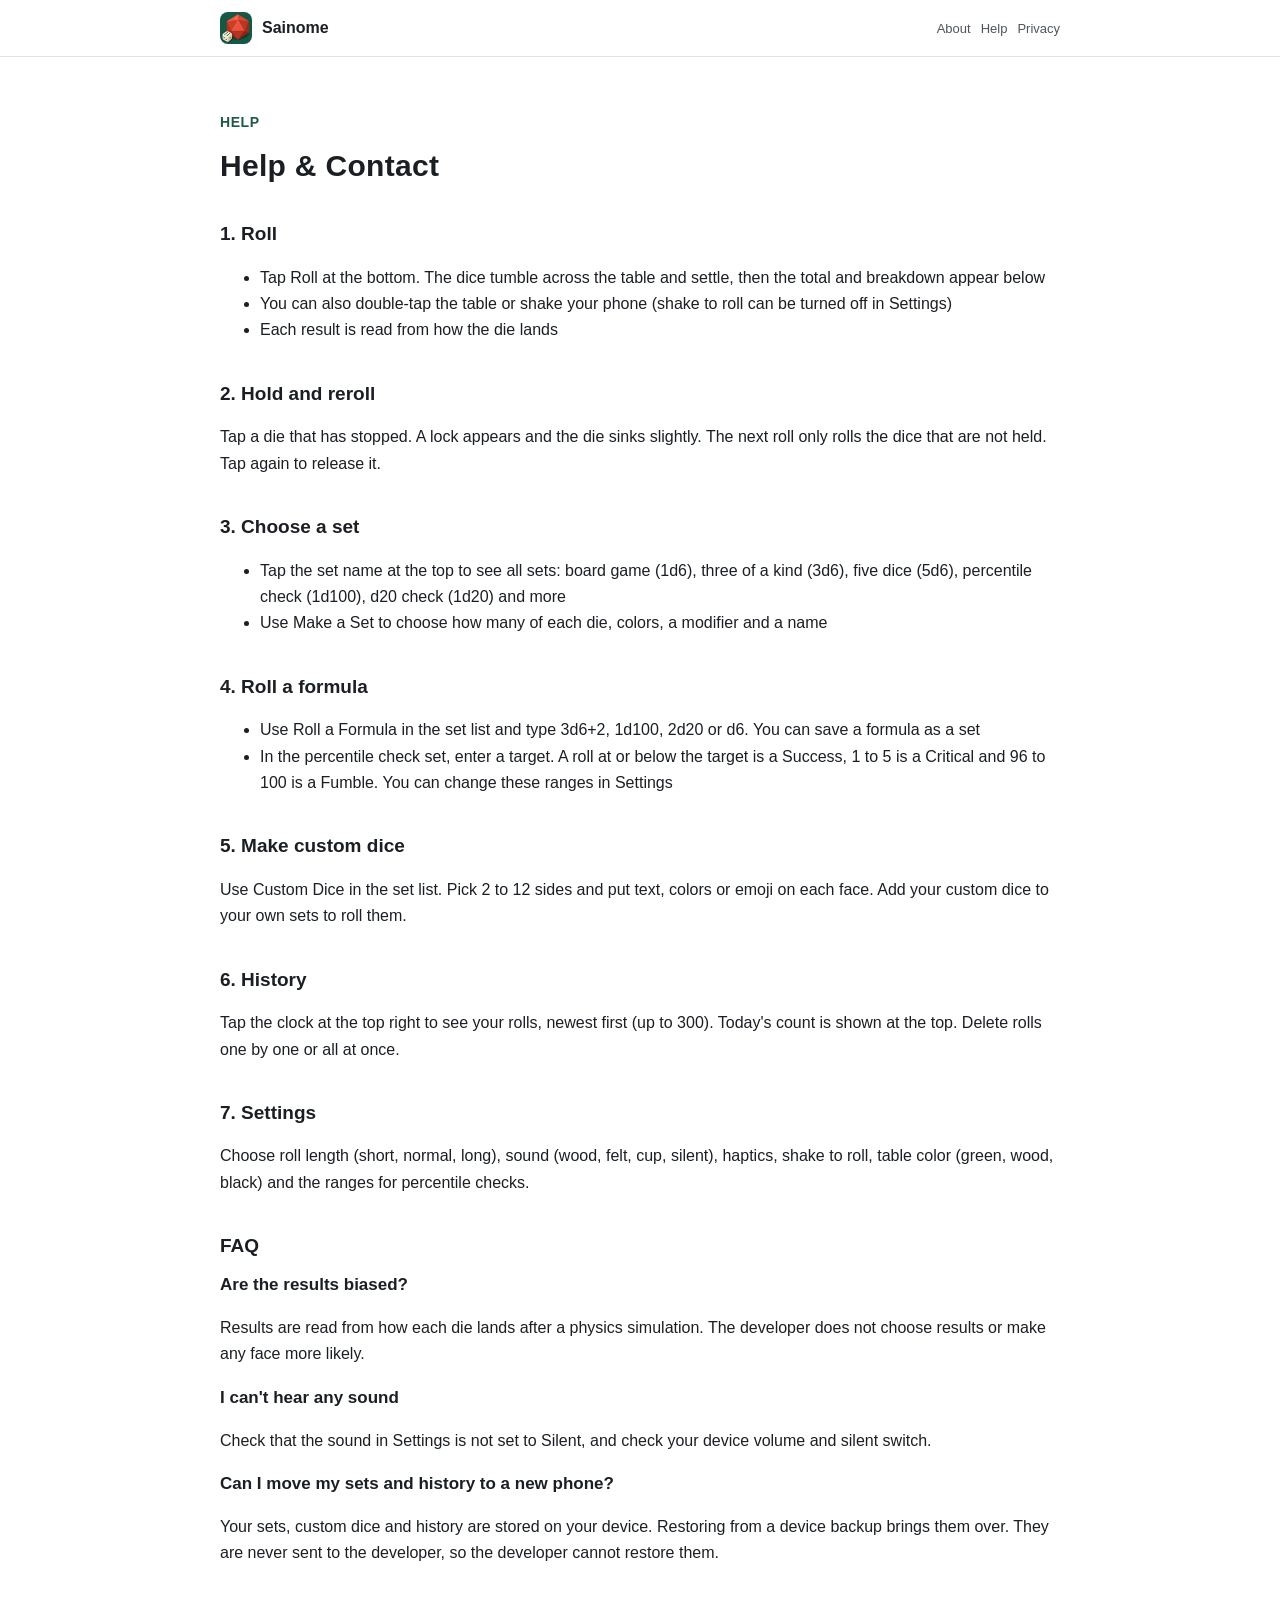
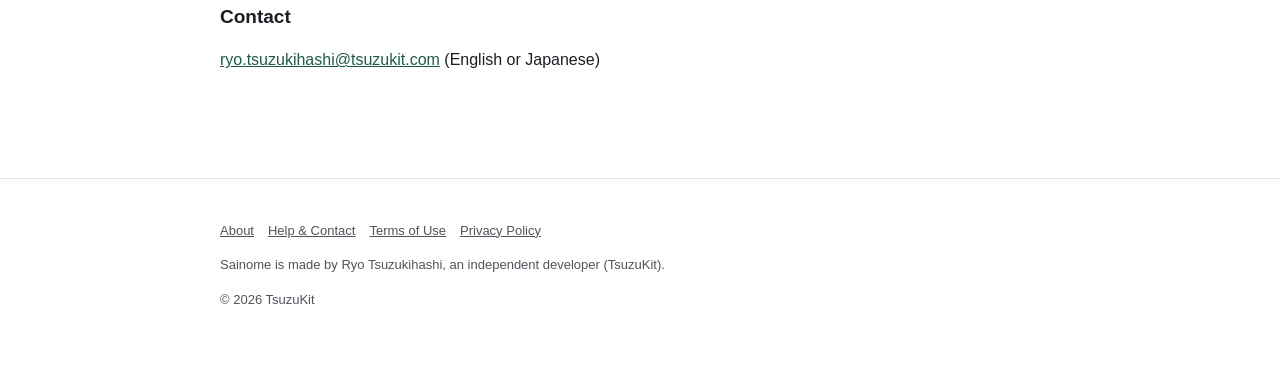
==== support.html @ 49a70751 "さいのめのサイト（紹介・使い方・プライバシー・規約、日英）" ====
<!DOCTYPE html>
<html lang="ja" data-title-ja="使い方とお問い合わせ - さいのめ" data-title-en="Help &amp; Contact - Sainome">
<head>
<meta charset="UTF-8">
<meta name="viewport" content="width=device-width, initial-scale=1">
<script>(function(){var l=navigator.languages&&navigator.languages.length?navigator.languages:[navigator.language||"ja"],p="en";for(var i=0;i<l.length;i++){var c=String(l[i]).toLowerCase();if(c.indexOf("ja")===0){p="ja";break}if(c.indexOf("en")===0){p="en";break}}var d=document.documentElement;d.lang=p;var t=d.getAttribute("data-title-"+p);if(t){document.title=t}})();</script>
<title>使い方とお問い合わせ - さいのめ</title>
<meta name="description" content="さいのめの使い方（振る・鍵・セット・式で振る・自作・履歴・設定）とよくあるご質問、お問い合わせ。 / How to use Sainome (roll, hold, sets, formulas, custom dice, history, settings), FAQ and contact.">
<meta property="og:title" content="使い方とお問い合わせ - さいのめ">
<meta property="og:description" content="さいのめの使い方（振る・鍵・セット・式で振る・自作・履歴・設定）とよくあるご質問、お問い合わせ。">
<meta property="og:type" content="website">
<meta property="og:url" content="https://sainome.tsuzukit.com/support.html">
<meta property="og:image" content="https://sainome.tsuzukit.com/assets/og.jpg">
<link rel="icon" href="assets/icon.png">
<link rel="apple-touch-icon" href="assets/icon.png">
<link rel="stylesheet" href="style.css">
</head>
<body>
<div data-l="ja" lang="ja">
<header class="site"><div class="wrap">
<a class="brand" href="./"><img src="assets/icon.png" alt="" width="32" height="32">さいのめ</a>
<nav class="site"><a href="./">紹介</a><a href="support.html">使い方</a><a href="privacy.html">プライバシー</a></nav>
</div></header>
<main class="wrap">
<article class="doc">
<p class="eyebrow">HELP</p>
<h1>使い方とお問い合わせ</h1>
<h2>1. 振る</h2>
<ul>
<li>いちばん下の［振る］を押すと、机の上でサイコロが転がって止まります。止まると、下に合計と内訳が出ます</li>
<li>机を素早く2回たたいても、スマホを振っても振れます（スマホを振るのは設定で切れます）</li>
<li>出た目は、サイコロが止まった向きから読みます</li>
</ul>
<h2>2. 止めて、残りだけ振り直す</h2>
<p>止まっているサイコロを押すと、鍵の印が付いて少し沈みます。次の［振る］では、鍵の無いサイコロだけが転がります。もう一度押すと鍵が外れます。</p>
<h2>3. セットを選ぶ</h2>
<ul>
<li>いちばん上のセットの名前を押すと、セットの一覧が出ます。すごろく（1d6）・チンチロ（3d6）・ヤッツィー（5d6）・クトゥルフ 判定（1d100）・D&amp;D 判定（1d20）などが入っています</li>
<li>［セットを作る］で、サイコロの種類ごとの数・色・足す数・名前を決めて、自分のセットを残せます</li>
</ul>
<h2>4. 式で振る（TRPG）</h2>
<ul>
<li>セットの一覧の［式で振る］で、「3d6+2」「1d100」「2d20」「d6」のように打って振れます。打った式はセットとして残せます</li>
<li>クトゥルフ 判定のセットでは、目標値を入れると、出目が目標値以下なら「成功」、1〜5 は「クリティカル」、96〜100 は「ファンブル」と出ます。範囲は設定で変えられます</li>
</ul>
<h2>5. 自分のサイコロを作る</h2>
<p>セットの一覧の［自作のサイコロ］で、面の数（2〜12）を選び、各面に文字・色・絵文字を入れます。作ったサイコロは、自分のセットに入れて振れます。</p>
<h2>6. 履歴</h2>
<p>右上の時計の印で、振った結果を新しい順に見られます（300回ぶん）。上に今日振った回数が出ます。1つずつ、または全部消せます。</p>
<h2>7. 設定</h2>
<p>転がる長さ（短い・ふつう・長い）・音（木の机・フェルト・カップ・音なし）・振動・スマホを振って振る・机の色（緑・木・黒）・クトゥルフの判定の範囲を変えられます。</p>
<h2>よくあるご質問</h2>
<h3>出る目にかたよりはありますか</h3>
<p>目は、サイコロが物理で転がって止まった向きから読んでいます。開発者が目を決めたり、出やすい目を作ったりはしていません。</p>
<h3>音が出ません</h3>
<p>設定の音が「音なし」になっていないか、端末の音量と消音スイッチ（マナーモード）を確かめてください。</p>
<h3>機種変更で、セットや履歴は引き継げますか</h3>
<p>セット・自作のサイコロ・履歴は端末の中に保存しています。端末のバックアップから戻すと引き継がれます。開発者のサーバーには送っていないので、開発者が元に戻すことはできません。</p>
<h2>お問い合わせ</h2>
<p><a href="mailto:ryo.tsuzukihashi@tsuzukit.com">ryo.tsuzukihashi@tsuzukit.com</a>（日本語・英語でお返事します）</p>
</article>
</main>
<footer class="site"><div class="wrap">
<p><a href="./">紹介</a><a href="support.html">使い方とお問い合わせ</a><a href="terms.html">利用規約</a><a href="privacy.html">プライバシーポリシー</a></p>
<p>さいのめは、個人開発者の續橋涼（TsuzuKit）が作っているアプリです。</p>
<p>© 2026 TsuzuKit</p>
</div></footer>
</div>
<div data-l="en" lang="en">
<header class="site"><div class="wrap">
<a class="brand" href="./"><img src="assets/icon.png" alt="" width="32" height="32">Sainome</a>
<nav class="site"><a href="./">About</a><a href="support.html">Help</a><a href="privacy.html">Privacy</a></nav>
</div></header>
<main class="wrap">
<article class="doc">
<p class="eyebrow">HELP</p>
<h1>Help &amp; Contact</h1>
<h2>1. Roll</h2>
<ul>
<li>Tap Roll at the bottom. The dice tumble across the table and settle, then the total and breakdown appear below</li>
<li>You can also double-tap the table or shake your phone (shake to roll can be turned off in Settings)</li>
<li>Each result is read from how the die lands</li>
</ul>
<h2>2. Hold and reroll</h2>
<p>Tap a die that has stopped. A lock appears and the die sinks slightly. The next roll only rolls the dice that are not held. Tap again to release it.</p>
<h2>3. Choose a set</h2>
<ul>
<li>Tap the set name at the top to see all sets: board game (1d6), three of a kind (3d6), five dice (5d6), percentile check (1d100), d20 check (1d20) and more</li>
<li>Use Make a Set to choose how many of each die, colors, a modifier and a name</li>
</ul>
<h2>4. Roll a formula</h2>
<ul>
<li>Use Roll a Formula in the set list and type 3d6+2, 1d100, 2d20 or d6. You can save a formula as a set</li>
<li>In the percentile check set, enter a target. A roll at or below the target is a Success, 1 to 5 is a Critical and 96 to 100 is a Fumble. You can change these ranges in Settings</li>
</ul>
<h2>5. Make custom dice</h2>
<p>Use Custom Dice in the set list. Pick 2 to 12 sides and put text, colors or emoji on each face. Add your custom dice to your own sets to roll them.</p>
<h2>6. History</h2>
<p>Tap the clock at the top right to see your rolls, newest first (up to 300). Today's count is shown at the top. Delete rolls one by one or all at once.</p>
<h2>7. Settings</h2>
<p>Choose roll length (short, normal, long), sound (wood, felt, cup, silent), haptics, shake to roll, table color (green, wood, black) and the ranges for percentile checks.</p>
<h2>FAQ</h2>
<h3>Are the results biased?</h3>
<p>Results are read from how each die lands after a physics simulation. The developer does not choose results or make any face more likely.</p>
<h3>I can't hear any sound</h3>
<p>Check that the sound in Settings is not set to Silent, and check your device volume and silent switch.</p>
<h3>Can I move my sets and history to a new phone?</h3>
<p>Your sets, custom dice and history are stored on your device. Restoring from a device backup brings them over. They are never sent to the developer, so the developer cannot restore them.</p>
<h2>Contact</h2>
<p><a href="mailto:ryo.tsuzukihashi@tsuzukit.com">ryo.tsuzukihashi@tsuzukit.com</a> (English or Japanese)</p>
</article>
</main>
<footer class="site"><div class="wrap">
<p><a href="./">About</a><a href="support.html">Help & Contact</a><a href="terms.html">Terms of Use</a><a href="privacy.html">Privacy Policy</a></p>
<p>Sainome is made by Ryo Tsuzukihashi, an independent developer (TsuzuKit).</p>
<p>© 2026 TsuzuKit</p>
</div></footer>
</div>
</body>
</html>
---- style.css ----
/* さいのめ — 白い地・炭の文字・フェルトの緑の差し色（白の上で 4.5:1 以上）・赤はサイコロの印だけ */
:root {
  --paper: #ffffff; --card: #f3f7f5; --ink: #1b1f24; --sub: #4f555d; --line: #dde7e2;
  --vermilion: #1e5b47; --vermilion-soft: #e3efe9; --navy: #1e5b47; --correct: #1e5b47;
}
@media (prefers-color-scheme: dark) {
  :root { --paper: #111418; --card: #1a1e24; --ink: #f4f6f8; --sub: #b4b8bf; --line: #2b3038;
    --vermilion: #6cc8a6; --vermilion-soft: #163328; --navy: #8fd8bd; --correct: #6cc8a6; }
}
* { box-sizing: border-box; }
html { -webkit-text-size-adjust: 100%; }
body { margin: 0; background: var(--paper); color: var(--ink); line-height: 1.8;
  font-family: -apple-system, BlinkMacSystemFont, "Hiragino Sans", "Hiragino Kaku Gothic ProN", "Noto Sans JP", sans-serif; }
a { color: var(--navy); }
.wrap { max-width: 880px; margin: 0 auto; padding: 0 20px; }
header.site { border-bottom: 1px solid var(--line); background: var(--paper); position: sticky; top: 0; z-index: 5; }
header.site .wrap { display: flex; align-items: center; gap: 16px; min-height: 56px; }
.brand { display: flex; align-items: center; gap: 10px; font-weight: 800; text-decoration: none; color: var(--ink); margin-right: auto; }
.brand img { width: 32px; height: 32px; border-radius: 8px; }
nav.site a { font-size: 14px; text-decoration: none; color: var(--sub); margin-left: 14px; white-space: nowrap; }
nav.site a:hover { color: var(--ink); }
.hero { padding: 56px 0 40px; display: grid; gap: 32px; align-items: center; }
@media (min-width: 760px) { .hero { grid-template-columns: 1.1fr 0.9fr; } }
.eyebrow { color: var(--vermilion); font-weight: 700; font-size: 14px; letter-spacing: 0.04em; }
h1 { font-size: clamp(30px, 6vw, 46px); line-height: 1.35; margin: 8px 0 16px; letter-spacing: 0.01em; }
h2 { font-size: 24px; margin: 56px 0 16px; line-height: 1.5; }
h3 { font-size: 17px; margin: 0 0 6px; }
.lead { font-size: 17px; color: var(--sub); }
.cta { display: inline-block; margin-top: 20px; background: var(--vermilion); color: #ffffff; font-weight: 700; text-decoration: none;
  padding: 14px 26px; border-radius: 16px; }
.note { font-size: 13px; color: var(--sub); }
.hero img { width: 100%; max-width: 320px; height: auto; justify-self: center; }
.grid { display: grid; gap: 14px; }
@media (min-width: 700px) { .grid.two { grid-template-columns: 1fr 1fr; } .grid.three { grid-template-columns: repeat(3, 1fr); } }
.card { background: var(--card); border: 1px solid var(--line); border-radius: 18px; padding: 20px; }
.card.em { background: var(--vermilion-soft); border-color: transparent; }
.steps { counter-reset: step; }
.steps .card { position: relative; padding-left: 62px; }
.steps .card::before { counter-increment: step; content: counter(step); position: absolute; left: 18px; top: 18px; width: 32px; height: 32px;
  border-radius: 50%; border: 2.5px solid var(--vermilion); color: var(--vermilion); font-weight: 800; display: grid; place-items: center; }
table { width: 100%; border-collapse: collapse; background: var(--card); border: 1px solid var(--line); border-radius: 14px; overflow: hidden; }
th, td { text-align: left; padding: 12px 14px; border-bottom: 1px solid var(--line); vertical-align: top; font-size: 15px; }
th { width: 34%; color: var(--sub); font-weight: 600; }
tr:last-child th, tr:last-child td { border-bottom: none; }
.doc { padding: 40px 0 24px; }
.doc h1 { font-size: 30px; }
.doc h2 { font-size: 19px; margin: 36px 0 10px; }
.doc .meta { color: var(--sub); font-size: 14px; }
.doc .summary { background: var(--vermilion-soft); border-radius: 16px; padding: 18px 20px; margin: 20px 0; }
details { background: var(--card); border: 1px solid var(--line); border-radius: 14px; padding: 14px 18px; }
details + details { margin-top: 10px; }
summary { font-weight: 700; cursor: pointer; }
footer.site { border-top: 1px solid var(--line); margin-top: 64px; padding: 28px 0 48px; color: var(--sub); font-size: 13px; }
footer.site a { color: var(--sub); margin-right: 14px; }
.qid { font-family: ui-monospace, SFMono-Regular, Menlo, monospace; background: var(--card); border: 1px solid var(--line);
  border-radius: 8px; padding: 2px 8px; }
/* 端末の言語に合うほうだけ見せる（build.py が両方を1ページに入れる） */
html[lang="ja"] [data-l="en"], html[lang="en"] [data-l="ja"] { display: none; }
[lang="en"] { line-height: 1.65; }
[lang="en"] h1 { line-height: 1.2; }
[lang="en"] nav.site a { font-size: 13px; margin-left: 10px; }
@media (max-width: 480px) { nav.site a { font-size: 12px; margin-left: 8px; } header.site .wrap { gap: 4px; } .brand { gap: 7px; font-size: 15px; } }
.brand { white-space: nowrap; flex-shrink: 0; }
/* 幅の狭い画面では、上の帯の「紹介」を出さない（左のアプリ名が同じ行き先） */
@media (max-width: 480px) { nav.site a:first-child { display: none; } }
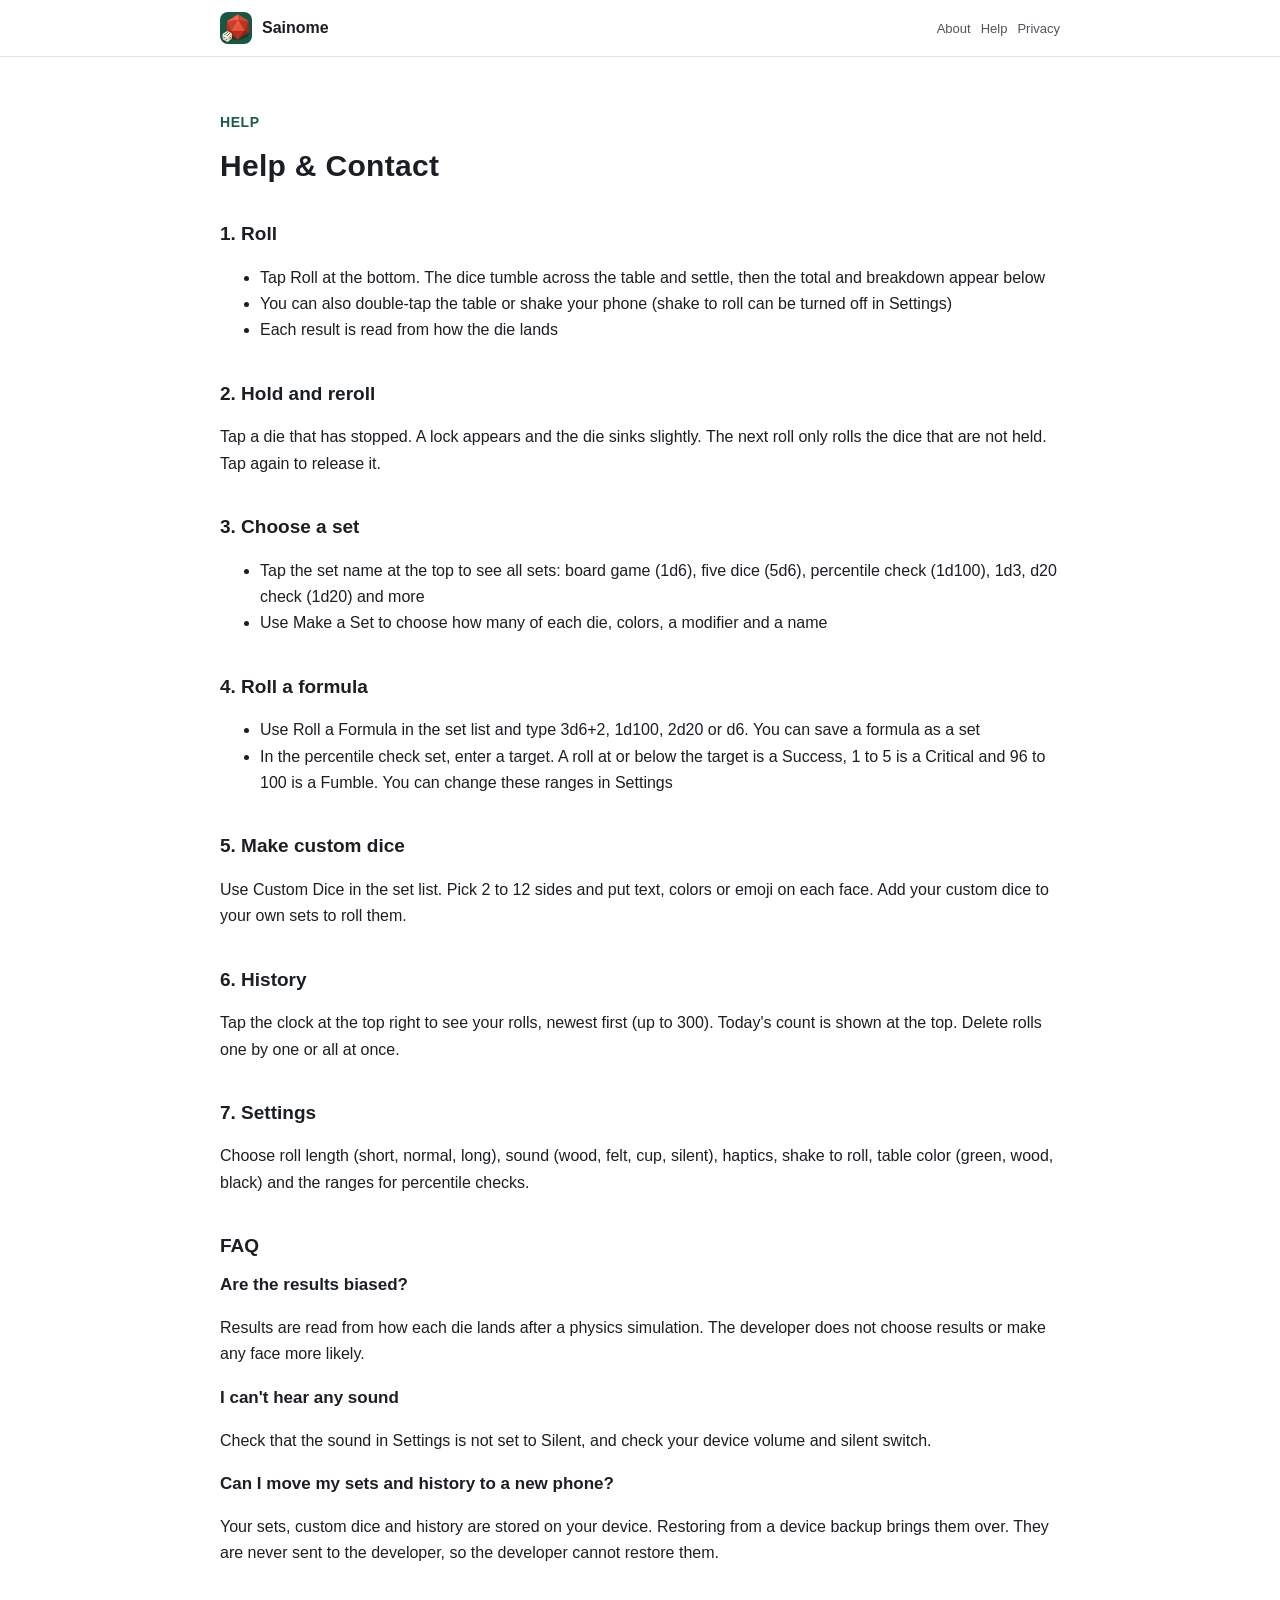
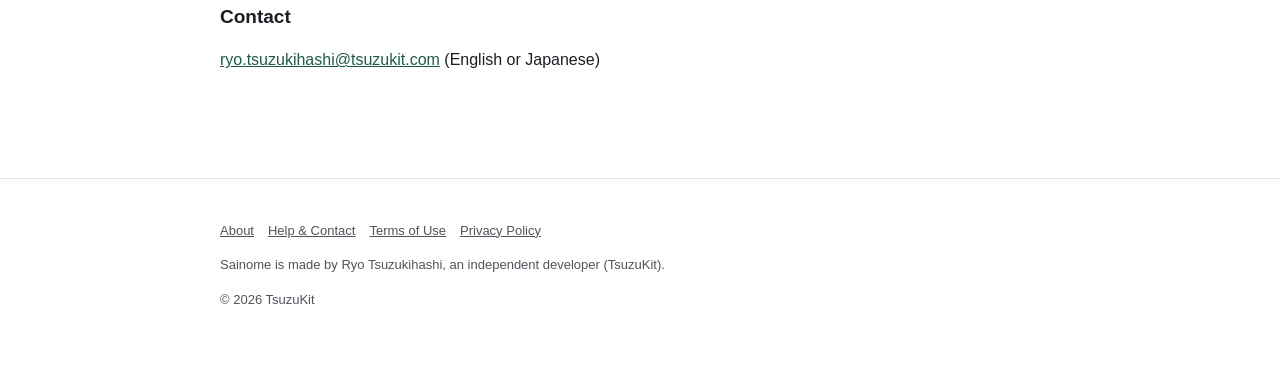
==== commit 17b22c95: "セットの名前と説明から他社の商標と賭けごとの遊びの名前を外した" ====
--- a/support.html
+++ b/support.html
@@ -35,20 +35,20 @@
 <p>止まっているサイコロを押すと、鍵の印が付いて少し沈みます。次の［振る］では、鍵の無いサイコロだけが転がります。もう一度押すと鍵が外れます。</p>
 <h2>3. セットを選ぶ</h2>
 <ul>
-<li>いちばん上のセットの名前を押すと、セットの一覧が出ます。すごろく（1d6）・チンチロ（3d6）・ヤッツィー（5d6）・クトゥルフ 判定（1d100）・D&amp;D 判定（1d20）などが入っています</li>
+<li>いちばん上のセットの名前を押すと、セットの一覧が出ます。すごろく（1d6）・5つ振り（5d6）・1d100 判定・1d3・1d20 判定などが入っています</li>
 <li>［セットを作る］で、サイコロの種類ごとの数・色・足す数・名前を決めて、自分のセットを残せます</li>
 </ul>
 <h2>4. 式で振る（TRPG）</h2>
 <ul>
 <li>セットの一覧の［式で振る］で、「3d6+2」「1d100」「2d20」「d6」のように打って振れます。打った式はセットとして残せます</li>
-<li>クトゥルフ 判定のセットでは、目標値を入れると、出目が目標値以下なら「成功」、1〜5 は「クリティカル」、96〜100 は「ファンブル」と出ます。範囲は設定で変えられます</li>
+<li>1d100 判定のセットでは、目標値を入れると、出目が目標値以下なら「成功」、1〜5 は「クリティカル」、96〜100 は「ファンブル」と出ます。範囲は設定で変えられます</li>
 </ul>
 <h2>5. 自分のサイコロを作る</h2>
 <p>セットの一覧の［自作のサイコロ］で、面の数（2〜12）を選び、各面に文字・色・絵文字を入れます。作ったサイコロは、自分のセットに入れて振れます。</p>
 <h2>6. 履歴</h2>
 <p>右上の時計の印で、振った結果を新しい順に見られます（300回ぶん）。上に今日振った回数が出ます。1つずつ、または全部消せます。</p>
 <h2>7. 設定</h2>
-<p>転がる長さ（短い・ふつう・長い）・音（木の机・フェルト・カップ・音なし）・振動・スマホを振って振る・机の色（緑・木・黒）・クトゥルフの判定の範囲を変えられます。</p>
+<p>転がる長さ（短い・ふつう・長い）・音（木の机・フェルト・カップ・音なし）・振動・スマホを振って振る・机の色（緑・木・黒）・1d100 判定の範囲を変えられます。</p>
 <h2>よくあるご質問</h2>
 <h3>出る目にかたよりはありますか</h3>
 <p>目は、サイコロが物理で転がって止まった向きから読んでいます。開発者が目を決めたり、出やすい目を作ったりはしていません。</p>
@@ -85,7 +85,7 @@
 <p>Tap a die that has stopped. A lock appears and the die sinks slightly. The next roll only rolls the dice that are not held. Tap again to release it.</p>
 <h2>3. Choose a set</h2>
 <ul>
-<li>Tap the set name at the top to see all sets: board game (1d6), three of a kind (3d6), five dice (5d6), percentile check (1d100), d20 check (1d20) and more</li>
+<li>Tap the set name at the top to see all sets: board game (1d6), five dice (5d6), percentile check (1d100), 1d3, d20 check (1d20) and more</li>
 <li>Use Make a Set to choose how many of each die, colors, a modifier and a name</li>
 </ul>
 <h2>4. Roll a formula</h2>
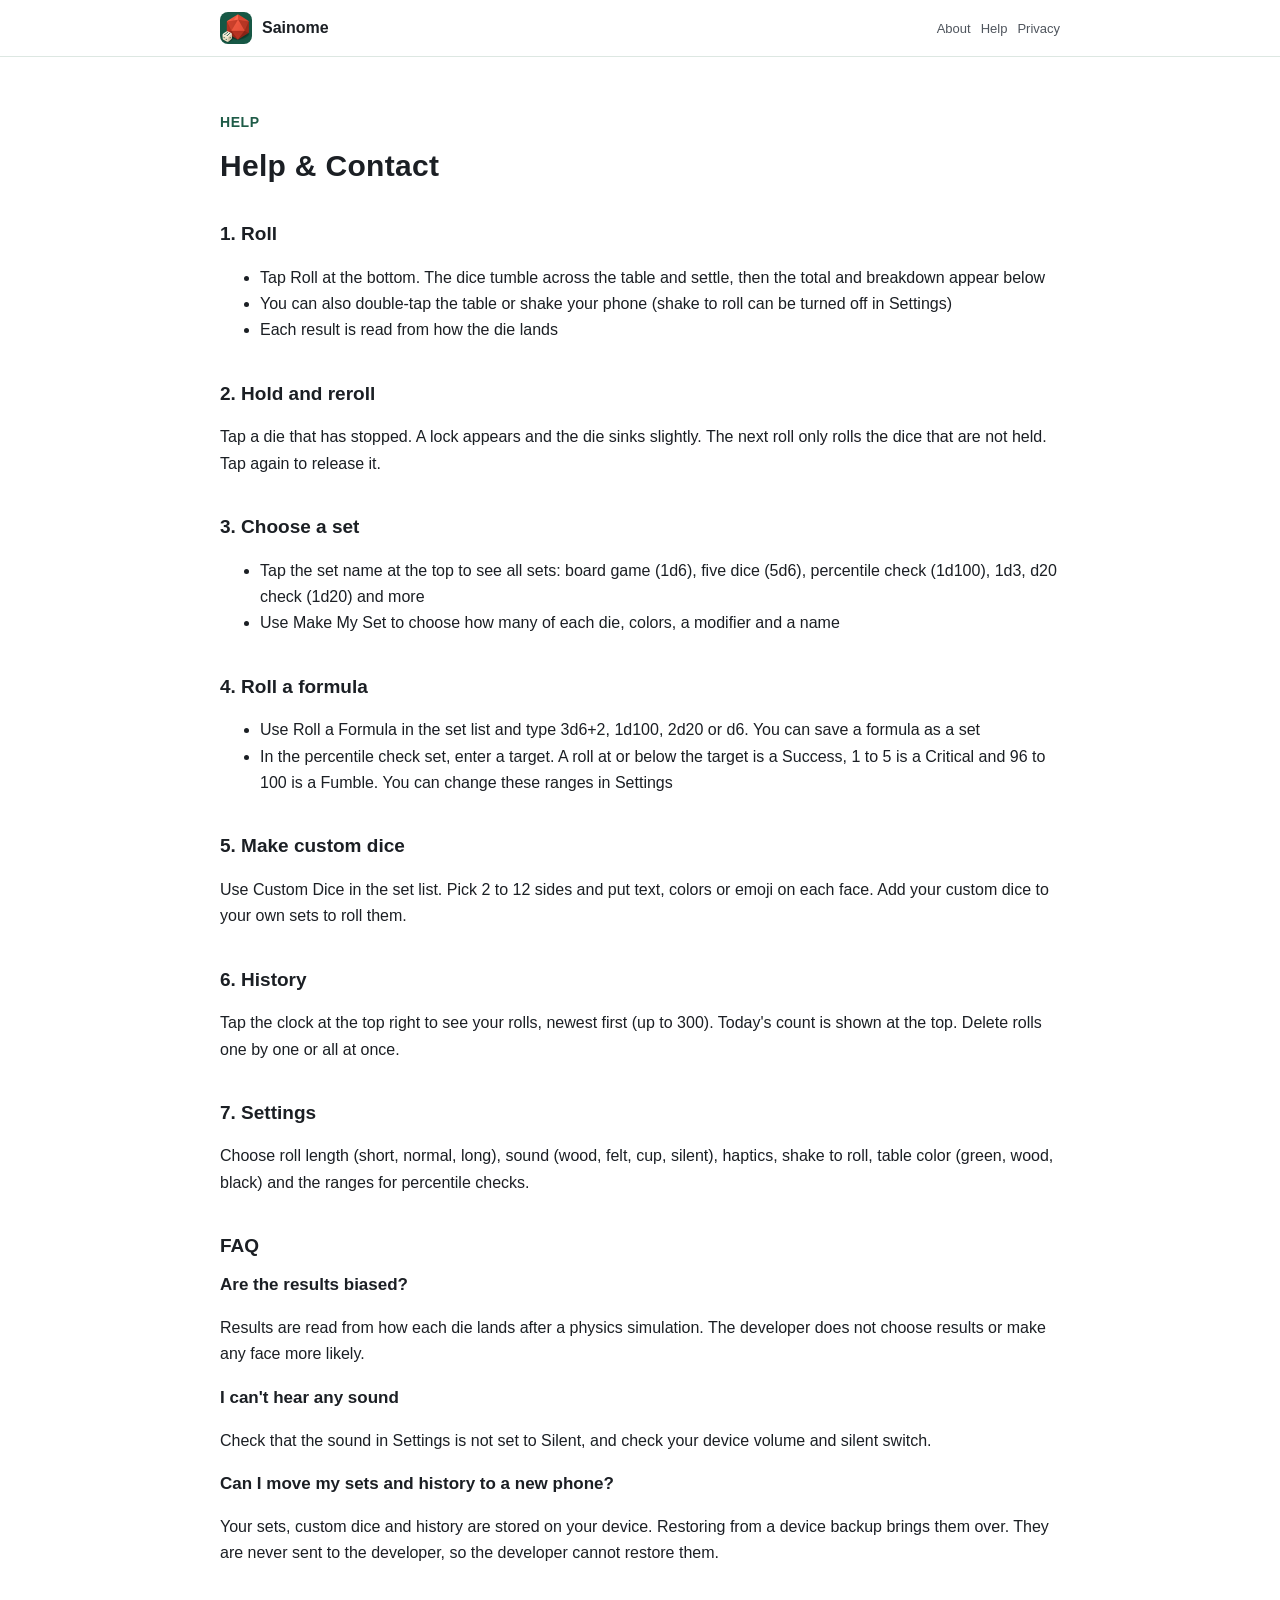
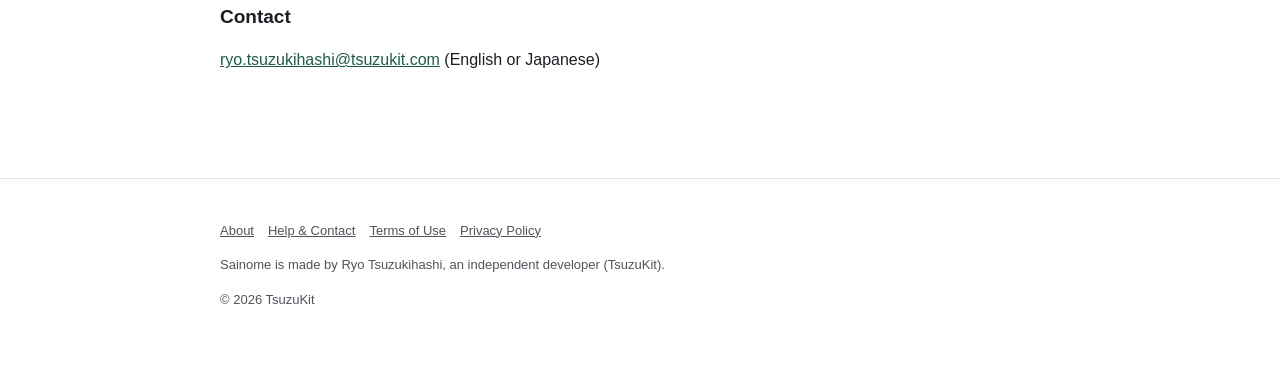
==== commit a3825125: "使い方のボタン名をアプリに合わせた（自分のセットを作る／Make My Set）" ====
--- a/support.html
+++ b/support.html
@@ -36,7 +36,7 @@
 <h2>3. セットを選ぶ</h2>
 <ul>
 <li>いちばん上のセットの名前を押すと、セットの一覧が出ます。すごろく（1d6）・5つ振り（5d6）・1d100 判定・1d3・1d20 判定などが入っています</li>
-<li>［セットを作る］で、サイコロの種類ごとの数・色・足す数・名前を決めて、自分のセットを残せます</li>
+<li>［自分のセットを作る］で、サイコロの種類ごとの数・色・足す数・名前を決めて、自分のセットを残せます</li>
 </ul>
 <h2>4. 式で振る（TRPG）</h2>
 <ul>
@@ -86,7 +86,7 @@
 <h2>3. Choose a set</h2>
 <ul>
 <li>Tap the set name at the top to see all sets: board game (1d6), five dice (5d6), percentile check (1d100), 1d3, d20 check (1d20) and more</li>
-<li>Use Make a Set to choose how many of each die, colors, a modifier and a name</li>
+<li>Use Make My Set to choose how many of each die, colors, a modifier and a name</li>
 </ul>
 <h2>4. Roll a formula</h2>
 <ul>
